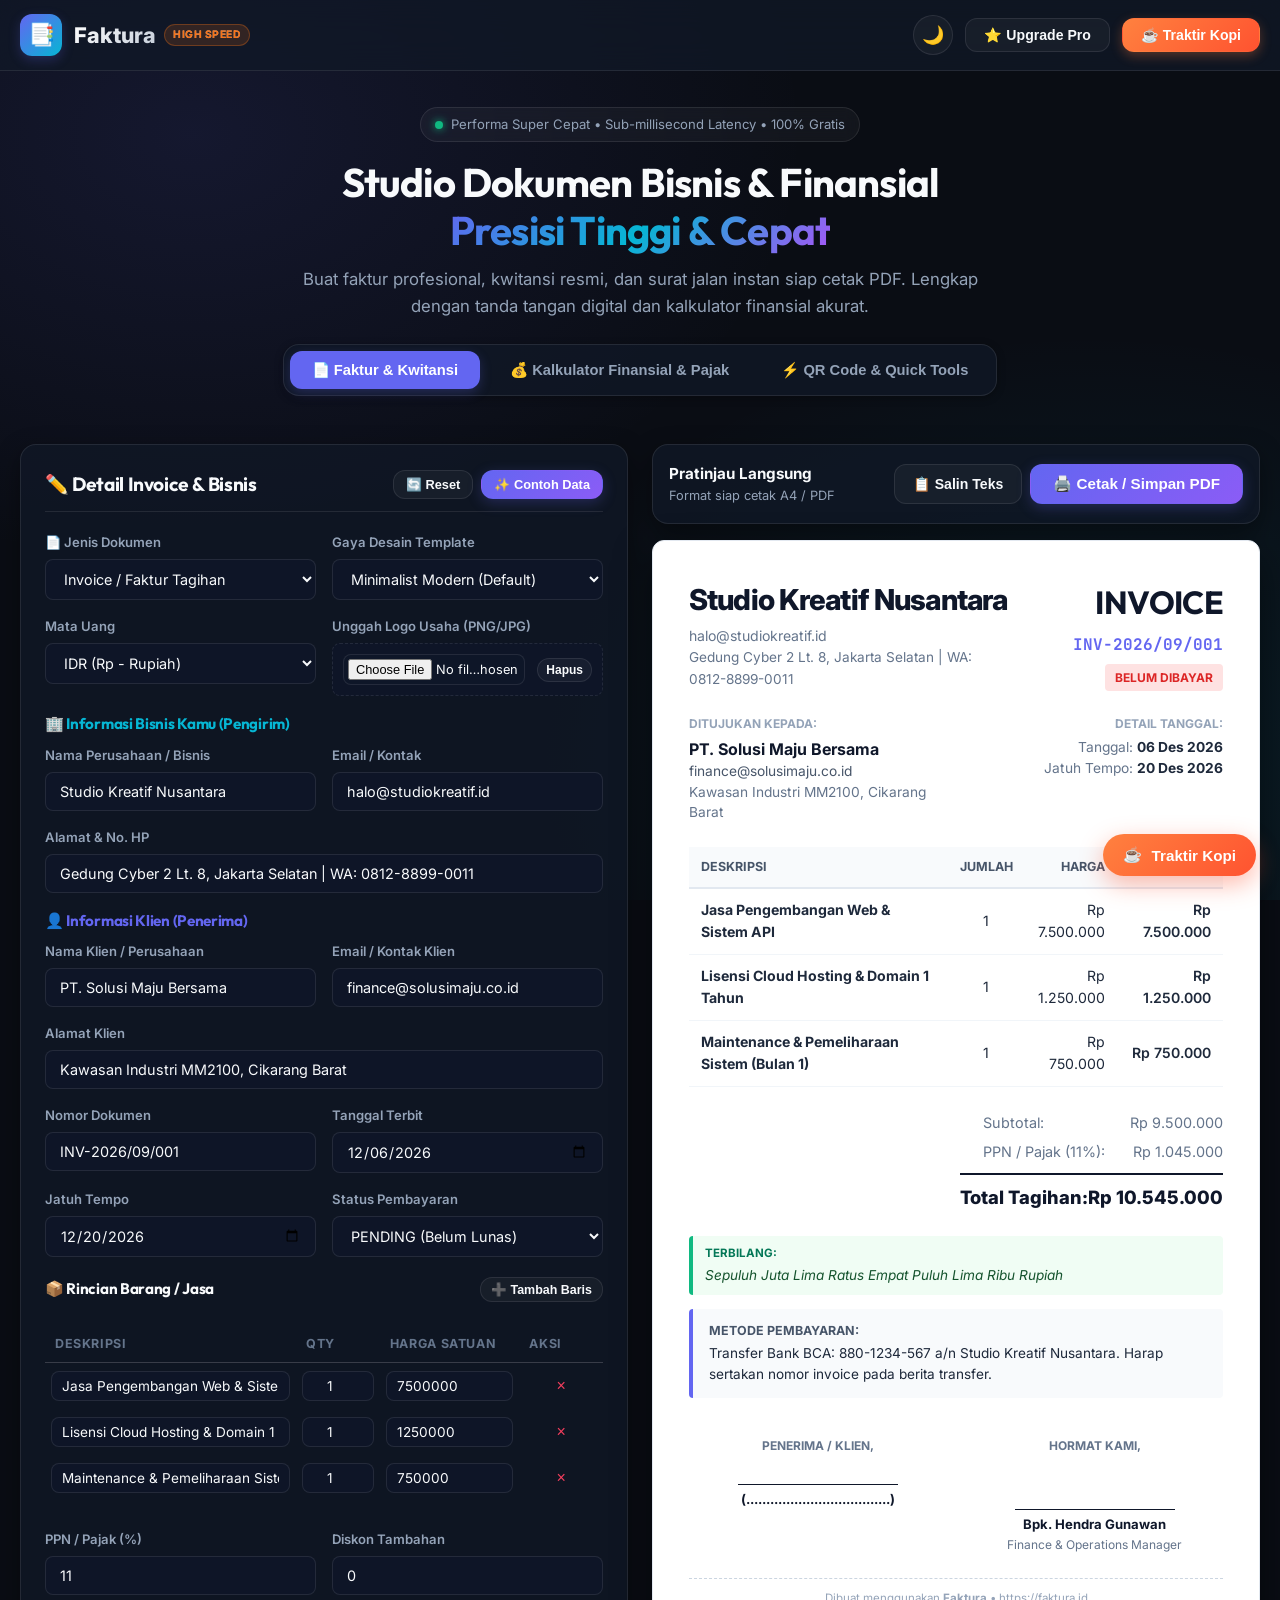
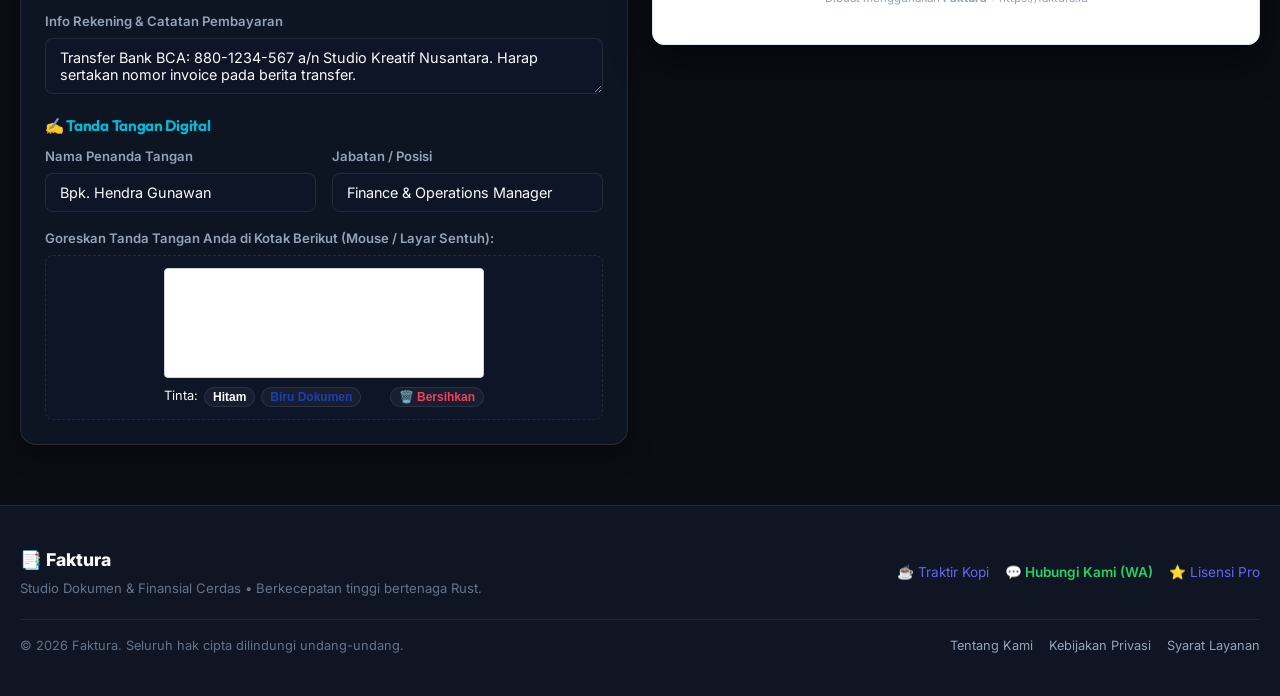
==== docs/index.html @ f09389d7 "feat: inisialisasi aplikasi web Faktura" ====
<!DOCTYPE html>
<html lang="id" data-theme="dark">
<head>
  <meta charset="UTF-8">
  <meta name="viewport" content="width=device-width, initial-scale=1.0">
  <title>Faktura - Studio Faktur, Kwitansi & Finansial Cerdas</title>
  <meta name="description" content="Faktura: Studio dokumen bisnis & finansial cerdas. Buat faktur profesional, kwitansi tanda terima, dan surat jalan instan cetak PDF dengan tanda tangan digital dan kalkulator finansial.">
  <meta name="keywords" content="faktura, invoice generator gratis, kwitansi online, tanda terima pdf, kalkulator kpr, kalkulator pajak umkm, surat jalan">
  <meta name="author" content="Faktura">

  <!-- OpenGraph Meta -->
  <meta property="og:title" content="Faktura - Studio Dokumen Bisnis & Finansial Cerdas">
  <meta property="og:description" content="Buat faktur profesional, kwitansi resmi, dan surat jalan siap cetak PDF dengan kecepatan kilat.">
  <meta property="og:type" content="website">
  <meta property="og:url" content="https://faktura.id">

  <!-- Google Fonts -->
  <link rel="preconnect" href="https://fonts.googleapis.com">
  <link rel="preconnect" href="https://fonts.gstatic.com" crossorigin>
  <link href="https://fonts.googleapis.com/css2?family=Inter:wght@400;500;600;700&family=Outfit:wght@600;700;800&family=JetBrains+Mono:wght@400;500&display=swap" rel="stylesheet">

  <!-- Main Stylesheet -->
  <link rel="stylesheet" href="css/style.css">

  <!-- Schema.org JSON-LD for Google Rich Results -->
  <script type="application/ld+json">
  {
    "@context": "https://schema.org",
    "@type": "SoftwareApplication",
    "name": "Faktura",
    "operatingSystem": "All",
    "applicationCategory": "BusinessApplication",
    "description": "Studio faktur, kwitansi online resmi, surat jalan, simulasi KPR, dan kalkulator pajak.",
    "offers": {
      "@type": "Offer",
      "price": "0",
      "priceCurrency": "IDR"
    }
  }
  </script>
</head>
<body>

  <!-- Site Header -->
  <header class="site-header">
    <div class="container nav-wrapper">
      <div class="brand" onclick="switchTab('invoice')">
        <div class="brand-icon">📑</div>
        <div>
          <div class="brand-title">
            Faktura
            <span class="rust-badge">High Speed</span>
            <span id="proStatusBadge" class="pro-badge" style="display: none;">PRO ACTIVE</span>
          </div>
        </div>
      </div>

      <div class="nav-actions">
        <button id="themeToggleBtn" class="theme-toggle" title="Ganti Tema (Dark/Light)" aria-label="Toggle Theme">
          🌙
        </button>
        <button class="btn btn-outline" onclick="openProModal()">
          ⭐ Upgrade Pro
        </button>
        <button class="btn btn-coffee" onclick="openDonateModal()">
          ☕ Traktir Kopi
        </button>
      </div>
    </div>
  </header>

  <!-- Main Content Container -->
  <main class="container">

    <!-- Top AdSense / Sponsored Banner Slot (Hidden by default) -->
    <div class="ad-slot-wrapper" id="topAdWrapper" style="display: none;">
      <div id="topAdContainer" class="ad-container">
        <span class="ad-label">Sponsor / Iklan</span>
        <a id="topAdLink" href="https://hostinger.co.id" target="_blank" rel="noopener noreferrer" class="ad-banner-demo">
          <div class="ad-banner-info">
            <span class="ad-banner-icon">🚀</span>
            <div>
              <div class="ad-banner-title" id="topAdTitle">Hostinger Cloud Hosting - Diskon hingga 75% + Domain Gratis!</div>
              <div class="ad-banner-desc" id="topAdDesc">Onlinekan bisnismu sekarang dengan kecepatan website maksimal dan SSL gratis selamanya.</div>
            </div>
          </div>
          <span class="ad-cta">Klaim Promo →</span>
        </a>
      </div>
    </div>

    <!-- Hero Section -->
    <section class="hero-section">
      <div class="hero-pill">
        <span class="hero-pill-dot"></span>
        <span>Performa Super Cepat • Sub-millisecond Latency • 100% Gratis</span>
      </div>
      <h1 class="hero-title">
        Studio Dokumen Bisnis & Finansial <br>
        <span class="gradient-text">Presisi Tinggi & Cepat</span>
      </h1>
      <p class="hero-subtitle">
        Buat faktur profesional, kwitansi resmi, dan surat jalan instan siap cetak PDF. Lengkap dengan tanda tangan digital dan kalkulator finansial akurat.
      </p>

      <!-- Navigation Tabs -->
      <nav class="tabs-nav" role="tablist">
        <button class="tab-btn active" onclick="switchTab('invoice')" id="tabBtn-invoice">
          📄 Faktur & Kwitansi
        </button>
        <button class="tab-btn" onclick="switchTab('calculator')" id="tabBtn-calculator">
          💰 Kalkulator Finansial & Pajak
        </button>
        <button class="tab-btn" onclick="switchTab('qrcode')" id="tabBtn-qrcode">
          ⚡ QR Code & Quick Tools
        </button>
      </nav>
    </section>

    <!-- ==========================================
         TAB 1: INVOICE & KWITANSI STUDIO
         ========================================== -->
    <section id="tab-invoice" class="tool-section active">
      <div class="invoice-workspace">
        
        <!-- Left: Form Controls Panel -->
        <div class="card invoice-form-panel">
          <div class="card-header">
            <h2 class="card-title">✏️ Detail Invoice & Bisnis</h2>
            <div style="display: flex; gap: 8px;">
              <button class="btn btn-outline" style="padding: 6px 12px; font-size: 0.8rem;" onclick="resetInvoiceData()">
                🔄 Reset
              </button>
              <button class="btn btn-primary" style="padding: 6px 12px; font-size: 0.8rem;" onclick="loadSampleData()">
                ✨ Contoh Data
              </button>
            </div>
          </div>

          <!-- Template & Branding Settings -->
          <div class="form-grid">
            <div class="form-group">
              <label for="docTypeSelect">📄 Jenis Dokumen</label>
              <select id="docTypeSelect" onchange="updateDocType()">
                <option value="invoice">Invoice / Faktur Tagihan</option>
                <option value="kwitansi">Kwitansi Tanda Terima Resmi</option>
                <option value="suratjalan">Surat Jalan / Pengiriman Barang</option>
              </select>
            </div>
            <div class="form-group">
              <label for="invoiceTheme">Gaya Desain Template</label>
              <select id="invoiceTheme" onchange="updateInvoiceTheme()">
                <option value="theme-minimal">Minimalist Modern (Default)</option>
                <option value="theme-executive">Executive Navy Blue</option>
                <option value="theme-emerald">Emerald Green (Bisnis)</option>
                <option value="theme-amber">Warm Amber Gold</option>
              </select>
            </div>
          </div>

          <div class="form-grid">
            <div class="form-group">
              <label for="currencySelect">Mata Uang</label>
              <select id="currencySelect" onchange="renderInvoice()">
                <option value="IDR">IDR (Rp - Rupiah)</option>
                <option value="USD">USD ($ - Dollar)</option>
                <option value="EUR">EUR (€ - Euro)</option>
                <option value="SGD">SGD (S$ - Singapore Dollar)</option>
                <option value="MYR">MYR (RM - Ringgit)</option>
              </select>
            </div>
            <div class="form-group">
              <label>Unggah Logo Usaha (PNG/JPG)</label>
              <div class="logo-upload-box">
                <input type="file" id="logoUploadInput" accept="image/*" onchange="handleLogoUpload(event)" style="font-size: 0.8rem; padding: 4px;">
                <button type="button" class="btn btn-outline" style="padding: 4px 8px; font-size: 0.75rem;" onclick="removeLogo()">Hapus</button>
              </div>
            </div>
          </div>

          <!-- Business Info -->
          <h3 style="font-size: 0.95rem; margin: 16px 0 8px; color: var(--accent-cyan);">🏢 Informasi Bisnis Kamu (Pengirim)</h3>
          <div class="form-grid">
            <div class="form-group">
              <label for="senderName">Nama Perusahaan / Bisnis</label>
              <input type="text" id="senderName" placeholder="PT. Sukses Digital Mandiri" value="Studio Kreatif Nusantara" oninput="renderInvoice()">
            </div>
            <div class="form-group">
              <label for="senderEmail">Email / Kontak</label>
              <input type="text" id="senderEmail" placeholder="billing@bisnis.com" value="halo@studiokreatif.id" oninput="renderInvoice()">
            </div>
          </div>
          <div class="form-group" style="margin-bottom: 16px;">
            <label for="senderAddress">Alamat & No. HP</label>
            <input type="text" id="senderAddress" placeholder="Jl. Sudirman No. 45, Jakarta | 0812-3456-7890" value="Gedung Cyber 2 Lt. 8, Jakarta Selatan | WA: 0812-8899-0011" oninput="renderInvoice()">
          </div>

          <!-- Client Info -->
          <h3 style="font-size: 0.95rem; margin: 16px 0 8px; color: var(--primary);">👤 Informasi Klien (Penerima)</h3>
          <div class="form-grid">
            <div class="form-group">
              <label for="clientName">Nama Klien / Perusahaan</label>
              <input type="text" id="clientName" placeholder="Bpk. Budi Santoso / PT. Mitra Abadi" value="PT. Solusi Maju Bersama" oninput="renderInvoice()">
            </div>
            <div class="form-group">
              <label for="clientEmail">Email / Kontak Klien</label>
              <input type="text" id="clientEmail" placeholder="klien@email.com" value="finance@solusimaju.co.id" oninput="renderInvoice()">
            </div>
          </div>
          <div class="form-group" style="margin-bottom: 16px;">
            <label for="clientAddress">Alamat Klien</label>
            <input type="text" id="clientAddress" placeholder="Jl. Gatot Subroto No. 12, Bandung" value="Kawasan Industri MM2100, Cikarang Barat" oninput="renderInvoice()">
          </div>

          <!-- Metadata -->
          <div class="form-grid">
            <div class="form-group">
              <label for="invoiceNumber">Nomor Dokumen</label>
              <input type="text" id="invoiceNumber" value="INV-2026/09/001" oninput="renderInvoice()">
            </div>
            <div class="form-group">
              <label for="invoiceDate">Tanggal Terbit</label>
              <input type="date" id="invoiceDate" oninput="renderInvoice()">
            </div>
            <div class="form-group">
              <label for="dueDate">Jatuh Tempo</label>
              <input type="date" id="dueDate" oninput="renderInvoice()">
            </div>
            <div class="form-group">
              <label for="invoiceStatus">Status Pembayaran</label>
              <select id="invoiceStatus" onchange="renderInvoice()">
                <option value="BELUM DIBAYAR">PENDING (Belum Lunas)</option>
                <option value="LUNAS">PAID (Lunas)</option>
                <option value="DRAFT">DRAFT</option>
              </select>
            </div>
          </div>

          <!-- Line Items Table -->
          <h3 style="font-size: 0.95rem; margin: 20px 0 8px; color: var(--text-primary); display: flex; justify-content: space-between; align-items: center;">
            <span id="itemsTableTitle">📦 Rincian Barang / Jasa</span>
            <button class="btn btn-outline" style="padding: 4px 10px; font-size: 0.78rem;" onclick="addInvoiceItem()">
              ➕ Tambah Baris
            </button>
          </h3>

          <div style="overflow-x: auto;">
            <table class="items-table" id="itemsInputTable">
              <thead>
                <tr>
                  <th style="width: 45%;" id="thDescription">Deskripsi</th>
                  <th style="width: 15%;" id="thQty">Qty</th>
                  <th style="width: 25%;" id="thPrice">Harga Satuan</th>
                  <th style="width: 15%;">Aksi</th>
                </tr>
              </thead>
              <tbody id="itemsTableBody">
                <!-- Injected via Javascript -->
              </tbody>
            </table>
          </div>

          <!-- Tax & Discount -->
          <div class="form-grid" style="margin-top: 12px;">
            <div class="form-group">
              <label for="taxRate">PPN / Pajak (%)</label>
              <input type="number" id="taxRate" value="11" min="0" max="100" step="0.5" oninput="renderInvoice()">
            </div>
            <div class="form-group">
              <label for="discountAmount">Diskon Tambahan</label>
              <input type="number" id="discountAmount" value="0" min="0" oninput="renderInvoice()">
            </div>
          </div>

          <!-- Payment Notes -->
          <div class="form-group" style="margin-top: 12px;">
            <label for="paymentDetails">Info Rekening & Catatan Pembayaran</label>
            <textarea id="paymentDetails" rows="2" placeholder="Transfer Bank Mandiri: 123-00-9876543-1 a/n Studio Kreatif" oninput="renderInvoice()">Transfer Bank BCA: 880-1234-567 a/n Studio Kreatif Nusantara. Harap sertakan nomor invoice pada berita transfer.</textarea>
          </div>

          <!-- Signature & Signer -->
          <h3 style="font-size: 0.95rem; margin: 20px 0 8px; color: var(--accent-cyan);">✍️ Tanda Tangan Digital</h3>
          <div class="form-grid">
            <div class="form-group">
              <label for="signerNameInput">Nama Penanda Tangan</label>
              <input type="text" id="signerNameInput" placeholder="Bpk. Hendra Gunawan" value="Bpk. Hendra Gunawan" oninput="renderInvoice()">
            </div>
            <div class="form-group">
              <label for="signerTitleInput">Jabatan / Posisi</label>
              <input type="text" id="signerTitleInput" placeholder="Finance Manager" value="Finance & Operations Manager" oninput="renderInvoice()">
            </div>
          </div>
          
          <div class="form-group" style="margin-top: 6px;">
            <label>Goreskan Tanda Tangan Anda di Kotak Berikut (Mouse / Layar Sentuh):</label>
            <div class="sig-pad-wrapper">
              <canvas id="signatureCanvas" width="320" height="110"></canvas>
              <div class="sig-tools">
                <div style="display: flex; gap: 6px; align-items: center; font-size: 0.8rem;">
                  <span>Tinta:</span>
                  <button type="button" class="btn btn-outline" style="padding: 2px 8px; font-size: 0.75rem;" onclick="setPenColor('#0f172a')">Hitam</button>
                  <button type="button" class="btn btn-outline" style="padding: 2px 8px; font-size: 0.75rem; color: #1e40af;" onclick="setPenColor('#1e40af')">Biru Dokumen</button>
                </div>
                <button type="button" class="btn btn-outline" style="padding: 2px 8px; font-size: 0.75rem; color: var(--accent-rose);" onclick="clearSignature()">
                  🗑️ Bersihkan
                </button>
              </div>
            </div>
          </div>
        </div>

        <!-- Right: Live A4 Sheet Preview & Export Bar -->
        <div class="invoice-preview-container">
          <!-- Action Buttons Bar -->
          <div class="card invoice-actions-bar" style="margin-bottom: 16px; padding: 16px; display: flex; flex-wrap: wrap; gap: 10px; justify-content: space-between; align-items: center;">
            <div>
              <span style="font-weight: 700; font-size: 0.95rem;">Pratinjau Langsung</span>
              <span style="font-size: 0.8rem; color: var(--text-secondary); display: block;">Format siap cetak A4 / PDF</span>
            </div>
            <div style="display: flex; gap: 8px;">
              <button class="btn btn-outline" onclick="copyInvoiceSummary()" title="Salin rincian invoice ke clipboard">
                📋 Salin Teks
              </button>
              <button class="btn btn-primary" onclick="window.print()" style="font-size: 0.95rem; padding: 10px 22px;">
                🖨️ Cetak / Simpan PDF
              </button>
            </div>
          </div>

          <!-- A4 Paper View -->
          <div id="invoiceSheet" class="invoice-paper theme-minimal">
            <div>
              <!-- Invoice Top Bar -->
              <div class="invoice-header-row">
                <div>
                  <div id="p-logoBox" style="display: none; margin-bottom: 12px;">
                    <img id="p-logoImg" src="" alt="Logo Usaha" style="max-height: 55px; max-width: 170px; object-fit: contain;">
                  </div>
                  <div id="p-senderName" class="preview-title">Studio Kreatif Nusantara</div>
                  <div id="p-senderEmail" style="color: #64748b; font-size: 0.88rem; margin-top: 2px;">halo@studiokreatif.id</div>
                  <div id="p-senderAddress" style="color: #64748b; font-size: 0.85rem; max-width: 320px;">Gedung Cyber 2 Lt. 8, Jakarta Selatan</div>
                </div>
                <div style="text-align: right;">
                  <h2 id="p-docTitle" style="font-size: 2rem; color: #0f172a; margin: 0; text-transform: uppercase; letter-spacing: -0.02em;">INVOICE</h2>
                  <div id="p-invoiceNumber" style="font-family: 'JetBrains Mono', monospace; font-weight: 700; color: #6366f1; margin-top: 4px;">INV-2026/09/001</div>
                  <div id="p-statusBadge" style="display: inline-block; margin-top: 6px; padding: 4px 10px; border-radius: 4px; font-size: 0.75rem; font-weight: 700; background: #fee2e2; color: #dc2626;">BELUM DIBAYAR</div>
                </div>
              </div>

              <!-- Client & Dates -->
              <div class="invoice-parties-row">
                <div>
                  <div style="font-size: 0.75rem; text-transform: uppercase; font-weight: 700; color: #94a3b8; margin-bottom: 4px;" id="p-clientLabel">Ditujukan Kepada:</div>
                  <div id="p-clientName" style="font-weight: 700; font-size: 1rem; color: #0f172a;">PT. Solusi Maju Bersama</div>
                  <div id="p-clientEmail" style="color: #475569;">finance@solusimaju.co.id</div>
                  <div id="p-clientAddress" style="color: #64748b;">Kawasan Industri MM2100, Cikarang Barat</div>
                </div>
                <div style="text-align: right;">
                  <div style="font-size: 0.75rem; text-transform: uppercase; font-weight: 700; color: #94a3b8; margin-bottom: 4px;">Detail Tanggal:</div>
                  <div><span style="color: #64748b;">Tanggal:</span> <strong id="p-invoiceDate">04 Sep 2026</strong></div>
                  <div id="p-dueRow"><span style="color: #64748b;">Jatuh Tempo:</span> <strong id="p-dueDate">18 Sep 2026</strong></div>
                </div>
              </div>

              <!-- Items Table -->
              <table class="invoice-preview-table">
                <thead>
                  <tr>
                    <th style="width: 50%;" id="p-thDesc">Deskripsi</th>
                    <th style="width: 15%; text-align: center;" id="p-thQty">Jumlah</th>
                    <th style="width: 15%; text-align: right;" id="p-thPrice">Harga</th>
                    <th style="width: 20%; text-align: right;" id="p-thTotal">Total</th>
                  </tr>
                </thead>
                <tbody id="p-itemsBody">
                  <!-- Injected via Javascript -->
                </tbody>
              </table>

              <!-- Totals Box -->
              <div class="invoice-totals-box" id="p-totalsBox">
                <div class="totals-row">
                  <span>Subtotal:</span>
                  <span id="p-subtotal">Rp 0</span>
                </div>
                <div class="totals-row" id="p-taxRow">
                  <span>PPN / Pajak (<span id="p-taxRate">11</span>%):</span>
                  <span id="p-taxAmount">Rp 0</span>
                </div>
                <div class="totals-row" id="p-discountRow" style="display: none;">
                  <span>Diskon:</span>
                  <span id="p-discountAmount" style="color: #dc2626;">-Rp 0</span>
                </div>
                <div class="totals-row grand-total">
                  <span id="p-grandTotalLabel">Total Tagihan:</span>
                  <span id="p-grandTotal">Rp 0</span>
                </div>
              </div>

              <!-- Terbilang Banner -->
              <div id="p-terbilangBox" class="terbilang-banner">
                <span class="terbilang-label">Terbilang:</span>
                <span id="p-terbilangText">Sepuluh Juta Lima Ratus Ribu Rupiah</span>
              </div>

              <!-- Payment Details -->
              <div id="p-paymentBox" style="background: #f8fafc; border-left: 4px solid #6366f1; padding: 12px 16px; border-radius: 4px; margin-top: 14px;">
                <div style="font-size: 0.78rem; font-weight: 700; text-transform: uppercase; color: #475569; margin-bottom: 2px;">Metode Pembayaran:</div>
                <div id="p-paymentDetails" style="font-size: 0.85rem; color: #1e293b; white-space: pre-line;">Transfer Bank BCA: 880-1234-567 a/n Studio Kreatif Nusantara.</div>
              </div>

              <!-- Signatures Row -->
              <div class="invoice-signatures-row">
                <div class="sig-block">
                  <div style="font-size: 0.75rem; text-transform: uppercase; font-weight: 700; color: #64748b; margin-bottom: 25px;" id="p-leftSigLabel">Penerima / Klien,</div>
                  <div class="sig-line"></div>
                  <div style="font-size: 0.82rem; font-weight: 700; color: #0f172a; margin-top: 4px;" id="p-leftSigName">(....................................)</div>
                </div>
                <div class="sig-block">
                  <div style="font-size: 0.75rem; text-transform: uppercase; font-weight: 700; color: #64748b;" id="p-rightSigLabel">Hormat Kami,</div>
                  <div id="p-sigContainer" style="min-height: 50px; display: flex; align-items: center; justify-content: center;">
                    <img id="p-sigImg" class="sig-img-preview" src="" alt="Tanda Tangan" style="display: none;">
                  </div>
                  <div class="sig-line"></div>
                  <div style="font-size: 0.82rem; font-weight: 700; color: #0f172a; margin-top: 4px;" id="p-signerName">Bpk. Hendra Gunawan</div>
                  <div style="font-size: 0.75rem; color: #64748b;" id="p-signerTitle">Finance & Operations Manager</div>
                </div>
              </div>
            </div>

            <!-- Watermark / Footer -->
            <div id="invoiceWatermark" class="watermark-tag" style="margin-top: 24px;">
              Dibuat menggunakan <strong>Faktura</strong> • https://faktura.id
            </div>
          </div>
        </div>
      </div>
    </section>

    <!-- ==========================================
         TAB 2: KALKULATOR FINANSIAL & PAJAK
         ========================================== -->
    <section id="tab-calculator" class="tool-section">
      <div class="card" style="max-width: 900px; margin: 0 auto;">
        
        <!-- Calculator Subtabs -->
        <div class="calc-subtabs">
          <button class="calc-tab-btn active" onclick="switchCalcSubtab('kpr')" id="cbtn-kpr">
            🏠 Simulasi KPR & Pinjaman
          </button>
          <button class="calc-tab-btn" onclick="switchCalcSubtab('pajak')" id="cbtn-pajak">
            📊 Pajak UMKM & PPh
          </button>
          <button class="calc-tab-btn" onclick="switchCalcSubtab('margin')" id="cbtn-margin">
            📈 Margin & Markup Bisnis
          </button>
        </div>

        <!-- Subtab 1: KPR -->
        <div id="csec-kpr" class="calc-content-panel">
          <h2 style="font-size: 1.2rem; margin-bottom: 12px;">Simulasi Cicilan KPR & Kredit Bank</h2>
          <div class="form-grid">
            <div class="form-group">
              <label for="kprLoan">Jumlah Pinjaman / Plafon KPR (Rp)</label>
              <input type="number" id="kprLoan" value="500000000" step="5000000" oninput="calcKPR()">
            </div>
            <div class="form-group">
              <label for="kprInterest">Suku Bunga Efektif per Tahun (%)</label>
              <input type="number" id="kprInterest" value="7.5" step="0.1" oninput="calcKPR()">
            </div>
            <div class="form-group">
              <label for="kprTenure">Jangka Waktu / Tenor (Tahun)</label>
              <input type="number" id="kprTenure" value="15" min="1" max="30" oninput="calcKPR()">
            </div>
          </div>

          <div class="calc-result-box">
            <div style="font-size: 0.9rem; color: var(--text-secondary); text-transform: uppercase; letter-spacing: 0.05em;">Estimasi Angsuran Bulanan</div>
            <div class="calc-result-value" id="kprMonthlyResult">Rp 4.635.000</div>
            <div style="font-size: 0.85rem; color: var(--text-muted);">Cicilan tetap per bulan untuk pinjaman Anda</div>

            <div class="calc-details-grid">
              <div class="calc-detail-card">
                <div style="font-size: 0.78rem; color: var(--text-muted);">Pokok Pinjaman</div>
                <strong id="kprPrincipalTotal">Rp 500.000.000</strong>
              </div>
              <div class="calc-detail-card">
                <div style="font-size: 0.78rem; color: var(--text-muted);">Total Bunga Selama Tenor</div>
                <strong id="kprInterestTotal" style="color: var(--accent-amber);">Rp 334.300.000</strong>
              </div>
              <div class="calc-detail-card">
                <div style="font-size: 0.78rem; color: var(--text-muted);">Total Pembayaran</div>
                <strong id="kprGrandTotal" style="color: var(--accent-cyan);">Rp 834.300.000</strong>
              </div>
            </div>
          </div>
        </div>

        <!-- Subtab 2: Pajak UMKM & PPh -->
        <div id="csec-pajak" class="calc-content-panel" style="display: none;">
          <h2 style="font-size: 1.2rem; margin-bottom: 12px;">Kalkulator Pajak UMKM (PP 23) & PPh</h2>
          <div class="form-grid">
            <div class="form-group">
              <label for="taxRevenue">Total Omzet / Penghasilan Kotor per Tahun (Rp)</label>
              <input type="number" id="taxRevenue" value="650000000" step="5000000" oninput="calcTax()">
            </div>
            <div class="form-group">
              <label for="taxType">Kategori Wajib Pajak</label>
              <select id="taxType" onchange="calcTax()">
                <option value="umkm-op">UMKM Orang Pribadi (Bebas pajak omzet < 500 Juta)</option>
                <option value="umkm-badan">UMKM Badan / PT / CV (PPh Final 0.5% tanpa batas)</option>
              </select>
            </div>
          </div>

          <div class="calc-result-box">
            <div style="font-size: 0.9rem; color: var(--text-secondary); text-transform: uppercase; letter-spacing: 0.05em;">Estimasi Pajak Terutang (PPh Final 0.5%)</div>
            <div class="calc-result-value" id="taxResultValue">Rp 750.000 / thn</div>
            <div id="taxExplanation" style="font-size: 0.85rem; color: var(--text-muted); margin-top: 4px;">
              Omzet terkena pajak: Rp 150.000.000 (setelah dikurangi batas Rp 500 juta)
            </div>

            <div class="calc-details-grid">
              <div class="calc-detail-card">
                <div style="font-size: 0.78rem; color: var(--text-muted);">Pajak Rata-rata per Bulan</div>
                <strong id="taxMonthlyAvg" style="color: var(--accent-cyan);">Rp 62.500</strong>
              </div>
              <div class="calc-detail-card">
                <div style="font-size: 0.78rem; color: var(--text-muted);">Batas Omzet Bebas Pajak</div>
                <strong>Rp 500.000.000</strong>
              </div>
              <div class="calc-detail-card">
                <div style="font-size: 0.78rem; color: var(--text-muted);">Tarif Efektif</div>
                <strong id="taxEffectiveRate">0.11%</strong>
              </div>
            </div>
          </div>
        </div>

        <!-- Subtab 3: Margin & Markup -->
        <div id="csec-margin" class="calc-content-panel" style="display: none;">
          <h2 style="font-size: 1.2rem; margin-bottom: 12px;">Kalkulator Margin & Markup Keuntungan Bisnis</h2>
          <div class="form-grid">
            <div class="form-group">
              <label for="marginCost">Harga Modal / HPP Produk (Rp)</label>
              <input type="number" id="marginCost" value="100000" step="5000" oninput="calcMargin()">
            </div>
            <div class="form-group">
              <label for="marginTarget">Target Margin Keuntungan Kotor (%)</label>
              <input type="number" id="marginTarget" value="30" min="1" max="99" step="1" oninput="calcMargin()">
            </div>
          </div>

          <div class="calc-result-box">
            <div style="font-size: 0.9rem; color: var(--text-secondary); text-transform: uppercase; letter-spacing: 0.05em;">Harga Jual yang Disarankan</div>
            <div class="calc-result-value" id="marginSellingPrice">Rp 142.857</div>
            <div style="font-size: 0.85rem; color: var(--text-muted);">Harga optimal untuk mengunci margin target Anda</div>

            <div class="calc-details-grid">
              <div class="calc-detail-card">
                <div style="font-size: 0.78rem; color: var(--text-muted);">Keuntungan Bersih / Unit</div>
                <strong id="marginProfit" style="color: var(--accent-emerald);">Rp 42.857</strong>
              </div>
              <div class="calc-detail-card">
                <div style="font-size: 0.78rem; color: var(--text-muted);">Rasio Markup Harga</div>
                <strong id="marginMarkupPercent">42.86%</strong>
              </div>
              <div class="calc-detail-card">
                <div style="font-size: 0.78rem; color: var(--text-muted);">Modal Kembali (ROI)</div>
                <strong id="marginRoi">142.86%</strong>
              </div>
            </div>
          </div>
        </div>

      </div>
    </section>

    <!-- ==========================================
         TAB 3: QR CODE & QUICK TOOLS STUDIO
         ========================================== -->
    <section id="tab-qrcode" class="tool-section">
      <div style="display: grid; grid-template-columns: 1fr 1fr; gap: 24px;">
        
        <!-- Left: QR Code Studio -->
        <div class="card">
          <div class="card-header">
            <h2 class="card-title">⚡ Generator QR Code Instan</h2>
          </div>

          <div class="form-group" style="margin-bottom: 14px;">
            <label for="qrType">Tipe QR Code</label>
            <select id="qrType" onchange="updateQRForm()">
              <option value="url">Tautan Website / URL</option>
              <option value="wa">WhatsApp Direct Chat</option>
              <option value="wifi">WiFi Network Login</option>
              <option value="text">Teks Bebas</option>
            </select>
          </div>

          <div id="qrInputGroup" class="form-group" style="margin-bottom: 16px;">
            <label id="qrInputLabel" for="qrInputText">Masukkan URL / Link</label>
            <input type="text" id="qrInputText" value="https://omnitools.local" placeholder="https://..." oninput="generateQRCode()">
          </div>

          <!-- Color Customizer -->
          <div class="form-grid" style="margin-bottom: 16px;">
            <div class="form-group">
              <label for="qrFgColor">Warna Kode</label>
              <input type="color" id="qrFgColor" value="#000000" onchange="generateQRCode()" style="height: 42px; padding: 4px; cursor: pointer;">
            </div>
            <div class="form-group">
              <label for="qrBgColor">Warna Background</label>
              <input type="color" id="qrBgColor" value="#ffffff" onchange="generateQRCode()" style="height: 42px; padding: 4px; cursor: pointer;">
            </div>
          </div>

          <!-- QR Output Display -->
          <div style="display: flex; flex-direction: column; align-items: center; justify-content: center; background: var(--bg-input); padding: 24px; border-radius: var(--radius-md); border: 1px dashed var(--border-color);">
            <div id="qrCanvasContainer" style="background: white; padding: 16px; border-radius: 8px; box-shadow: var(--shadow-sm); display: inline-block;">
              <canvas id="qrCanvas" width="200" height="200"></canvas>
            </div>
            <button class="btn btn-primary" style="margin-top: 16px;" onclick="downloadQRCode()">
              📥 Unduh Gambar QR Code (PNG)
            </button>
          </div>
        </div>

        <!-- Right: Text Tools & Hasher -->
        <div class="card">
          <div class="card-header">
            <h2 class="card-title">🛠️ Quick Utilities & Security</h2>
          </div>

          <!-- Case Converter -->
          <div class="form-group" style="margin-bottom: 16px;">
            <label for="caseInputText">Text Case Converter</label>
            <input type="text" id="caseInputText" placeholder="Ketik teks di sini..." value="omni tools pro super fast">
            <div style="display: flex; flex-wrap: wrap; gap: 6px; margin-top: 8px;">
              <button class="btn btn-outline" style="padding: 4px 10px; font-size: 0.78rem;" onclick="convertCase('upper')">UPPERCASE</button>
              <button class="btn btn-outline" style="padding: 4px 10px; font-size: 0.78rem;" onclick="convertCase('lower')">lowercase</button>
              <button class="btn btn-outline" style="padding: 4px 10px; font-size: 0.78rem;" onclick="convertCase('title')">Title Case</button>
              <button class="btn btn-outline" style="padding: 4px 10px; font-size: 0.78rem;" onclick="convertCase('camel')">camelCase</button>
              <button class="btn btn-outline" style="padding: 4px 10px; font-size: 0.78rem;" onclick="convertCase('kebab')">kebab-case</button>
            </div>
          </div>

          <!-- Cryptographic Hasher -->
          <div class="form-group" style="margin-bottom: 16px;">
            <label for="hashInput">Hash Generator (MD5 & SHA-256)</label>
            <input type="text" id="hashInput" placeholder="Masukkan teks untuk di-hash..." value="omnitools2026" oninput="generateHashes()">
            <div style="margin-top: 8px; display: flex; flex-direction: column; gap: 6px;">
              <div style="background: var(--bg-card); padding: 8px 12px; border-radius: var(--radius-sm); border: 1px solid var(--border-color); font-size: 0.8rem; font-family: 'JetBrains Mono', monospace; display: flex; justify-content: space-between; align-items: center;">
                <span id="hashSha256" style="overflow: hidden; text-overflow: ellipsis; white-space: nowrap; max-width: 80%;">SHA256: ...</span>
                <button class="btn btn-outline" style="padding: 2px 8px; font-size: 0.7rem;" onclick="copyText('hashSha256')">Salin</button>
              </div>
            </div>
          </div>

          <!-- Password Generator -->
          <div class="form-group">
            <label>Password Generator Aman</label>
            <div style="display: flex; gap: 8px;">
              <input type="text" id="generatedPassword" readonly style="font-family: 'JetBrains Mono', monospace; font-weight: 700; color: var(--accent-emerald);">
              <button class="btn btn-primary" onclick="createSecurePassword()">🎲 Buat</button>
            </div>
          </div>

        </div>

      </div>
    </section>

    <!-- ==========================================
         AFFILIATE RECOMMENDATION SHOWCASE (Hidden by default)
         ========================================== -->
    <section class="affiliate-section" id="affiliateSection" style="display: none;">
      <div class="affiliate-header">
        <h2 style="font-size: 1.5rem; margin-bottom: 6px;">🌟 Rekomendasi Solusi Bisnis & Website Terbaik</h2>
        <p style="color: var(--text-secondary); font-size: 0.9rem;">
          Tools pilihan yang kami gunakan untuk mendukung operasional bisnis dan aplikasi online dengan performa tinggi.
        </p>
      </div>

      <div class="affiliate-grid" id="affiliateCardsContainer">
        <!-- Injected dynamically from monetization.json -->
      </div>
    </section>

  </main>

  <!-- Site Footer -->
  <footer class="site-footer" style="border-top: 1px solid var(--border-color); padding: 40px 0; margin-top: 60px; background: var(--bg-card);">
    <div class="container" style="display: flex; flex-direction: column; gap: 20px;">
      <div style="display: flex; flex-wrap: wrap; justify-content: space-between; gap: 20px; align-items: center;">
        <div>
          <div style="font-weight: 800; font-size: 1.1rem; color: var(--text-primary);">
            📑 Faktura
          </div>
          <p style="font-size: 0.82rem; color: var(--text-muted); margin-top: 4px;">
            Studio Dokumen & Finansial Cerdas • Berkecepatan tinggi bertenaga Rust.
          </p>
        </div>
        <div style="display: flex; gap: 16px; font-size: 0.85rem; align-items: center;">
          <a href="#" onclick="openDonateModal(); return false;">☕ Traktir Kopi</a>
          <a id="footerWaBtn" href="https://wa.me/6288994047510?text=Halo%20Admin%20Faktura,%20saya%20tertarik%20untuk%20bekerja%20sama" target="_blank" rel="noopener noreferrer" style="color: #25d366; font-weight: 600;">💬 Hubungi Kami (WA)</a>
          <a href="#" onclick="openProModal(); return false;">⭐ Lisensi Pro</a>
        </div>
      </div>

      <!-- Legal Compliance Links for Google AdSense -->
      <div style="border-top: 1px solid var(--border-color); padding-top: 16px; display: flex; flex-wrap: wrap; justify-content: space-between; gap: 12px; font-size: 0.8rem; color: var(--text-muted);">
        <div>
          © 2026 Faktura. Seluruh hak cipta dilindungi undang-undang.
        </div>
        <div style="display: flex; gap: 16px;">
          <a href="about.html" style="color: var(--text-secondary);">Tentang Kami</a>
          <a href="privacy.html" style="color: var(--text-secondary);">Kebijakan Privasi</a>
          <a href="terms.html" style="color: var(--text-secondary);">Syarat Layanan</a>
        </div>
      </div>
    </div>
  </footer>

  <!-- Floating Coffee Button -->
  <button class="floating-coffee-btn" onclick="openDonateModal()" title="Dukung Pengembang">
    ☕ <span>Traktir Kopi</span>
  </button>

  <!-- ==========================================
       MODALS
       ========================================== -->

  <!-- Donate Modal -->
  <div id="donateModal" class="modal-overlay">
    <div class="modal-box">
      <button class="modal-close" onclick="closeModal('donateModal')">&times;</button>
      <h3 style="font-size: 1.3rem; margin-bottom: 8px;">☕ Dukung Pengembang</h3>
      <p style="color: var(--text-secondary); font-size: 0.88rem; margin-bottom: 20px;">
        Aplikasi ini 100% gratis dan tanpa biaya tersembunyi. Jika kamu merasa terbantu, kamu bisa mentraktir segelas kopi untuk mendukung biaya server.
      </p>

      <div style="display: flex; flex-direction: column; gap: 12px;">
        <a id="donateSaweriaBtn" href="https://saweria.co/rezky8stream" target="_blank" class="btn btn-coffee" style="width: 100%; padding: 14px; font-size: 0.95rem;">
          💛 Donasi via Saweria (QRIS / GoPay / OVO / Dana)
        </a>
        <a id="donateTrakteerBtn" href="https://trakteer.id/9dt8jhh95fifdycl33ah" target="_blank" class="btn btn-outline" style="width: 100%; padding: 14px; font-size: 0.95rem; border-color: #ef4444; color: #ef4444;">
          ❤️ Dukung via Trakteer.id
        </a>

        <!-- WhatsApp Partnership Contact -->
        <div style="border-top: 1px dashed var(--border-color); margin-top: 6px; padding-top: 14px;">
          <div style="font-size: 0.78rem; font-weight: 700; color: var(--text-secondary); text-transform: uppercase; margin-bottom: 8px; letter-spacing: 0.05em; text-align: center;">
            🤝 Hubungi untuk Kerja Sama & Bisnis:
          </div>
          <a id="donateWaBtn" href="https://wa.me/6288994047510?text=Halo%20Admin%20Faktura,%20saya%20tertarik%20untuk%20bekerja%20sama%20/%20pasang%20iklan" target="_blank" rel="noopener noreferrer" class="btn" style="width: 100%; padding: 12px; font-size: 0.92rem; background: #25d366; color: white; box-shadow: 0 4px 12px rgba(37, 211, 102, 0.3); font-weight: 700; border: none; display: flex; align-items: center; justify-content: center; gap: 8px;">
            <span>💬</span> WhatsApp: 0889-9404-7510
          </a>
        </div>
      </div>
    </div>
  </div>

  <!-- Pro License Modal -->
  <div id="proModal" class="modal-overlay">
    <div class="modal-box">
      <button class="modal-close" onclick="closeModal('proModal')">&times;</button>
      <div style="text-align: center; margin-bottom: 16px;">
        <span style="font-size: 40px;">👑</span>
        <h3 style="font-size: 1.3rem; margin-top: 6px;">Upgrade ke Faktura Pro</h3>
        <p style="color: var(--text-secondary); font-size: 0.86rem;">
          Bebas watermark pada invoice & kwitansi, akses semua template premium, dan ekspor tanpa batasan.
        </p>
      </div>

      <div class="form-group" style="margin-bottom: 16px;">
        <label for="licenseKeyInput">Masukkan Kunci Lisensi Kamu:</label>
        <input type="text" id="licenseKeyInput" placeholder="Contoh: FAKTURAPRO" style="text-transform: uppercase; font-family: 'JetBrains Mono', monospace; font-weight: 700; text-align: center; font-size: 1.1rem;">
      </div>

      <button class="btn btn-primary" style="width: 100%; padding: 12px;" onclick="activateLicenseKey()">
        🚀 Verifikasi & Aktifkan Pro
      </button>

      <div style="margin-top: 14px; text-align: center; font-size: 0.8rem; color: var(--text-muted);">
        Belum punya lisensi? <em>(Gunakan kode demo: <code>PRO2026</code> atau <code>FAKTURAPRO</code>)</em>
      </div>
    </div>
  </div>

  <!-- Scripts -->
  <script src="js/monetization.js"></script>
  <script src="js/invoice.js"></script>
  <script src="js/calculators.js"></script>
  <script src="js/qrcode.js"></script>
  <script src="js/app.js"></script>
</body>
</html>
---- docs/css/style.css ----
/* =========================================================
   OMNITOOLS PRO - DESIGN SYSTEM & STYLESHEET
   Aesthetics: Modern Tech, Glassmorphism, Responsive, Dark/Light Mode
   ========================================================= */

:root {
  --font-sans: 'Inter', -apple-system, BlinkMacSystemFont, 'Segoe UI', Roboto, Oxygen, Ubuntu, Cantarell, sans-serif;
  --font-display: 'Outfit', var(--font-sans);

  /* Color System - Dark Theme (Default) */
  --bg-main: #0a0d14;
  --bg-card: rgba(17, 24, 39, 0.75);
  --bg-card-hover: rgba(31, 41, 55, 0.85);
  --bg-input: rgba(15, 23, 42, 0.8);
  --bg-glass: rgba(255, 255, 255, 0.04);
  --border-color: rgba(255, 255, 255, 0.09);
  --border-focus: #6366f1;

  --text-primary: #f8fafc;
  --text-secondary: #94a3b8;
  --text-muted: #64748b;

  --primary: #6366f1;
  --primary-hover: #4f46e5;
  --primary-glow: rgba(99, 102, 241, 0.25);

  --accent-cyan: #06b6d4;
  --accent-emerald: #10b981;
  --accent-amber: #f59e0b;
  --accent-rose: #f43f5e;

  --shadow-sm: 0 2px 8px rgba(0, 0, 0, 0.3);
  --shadow-md: 0 8px 24px rgba(0, 0, 0, 0.4);
  --shadow-lg: 0 16px 36px rgba(0, 0, 0, 0.5);
  --shadow-glow: 0 0 25px var(--primary-glow);

  --radius-sm: 8px;
  --radius-md: 12px;
  --radius-lg: 16px;
  --radius-xl: 24px;
}

[data-theme="light"] {
  --bg-main: #f1f5f9;
  --bg-card: rgba(255, 255, 255, 0.85);
  --bg-card-hover: #ffffff;
  --bg-input: #f8fafc;
  --bg-glass: rgba(0, 0, 0, 0.02);
  --border-color: rgba(0, 0, 0, 0.08);
  --border-focus: #4f46e5;

  --text-primary: #0f172a;
  --text-secondary: #475569;
  --text-muted: #94a3b8;

  --shadow-sm: 0 2px 8px rgba(0, 0, 0, 0.06);
  --shadow-md: 0 8px 20px rgba(0, 0, 0, 0.08);
  --shadow-lg: 0 16px 32px rgba(0, 0, 0, 0.12);
  --shadow-glow: 0 0 20px rgba(99, 102, 241, 0.15);
}

/* Reset & Base Styles */
*, *::before, *::after {
  box-sizing: border-box;
  margin: 0;
  padding: 0;
}

body {
  font-family: var(--font-sans);
  background-color: var(--bg-main);
  color: var(--text-primary);
  min-height: 100vh;
  line-height: 1.6;
  overflow-x: hidden;
  position: relative;
  background-image: 
    radial-gradient(at 15% 15%, rgba(99, 102, 241, 0.12) 0px, transparent 40%),
    radial-gradient(at 85% 85%, rgba(6, 182, 212, 0.1) 0px, transparent 40%);
  background-attachment: fixed;
  transition: background-color 0.3s ease, color 0.3s ease;
}

/* Typography */
h1, h2, h3, h4, .brand-text {
  font-family: var(--font-display);
  font-weight: 700;
  letter-spacing: -0.02em;
  color: var(--text-primary);
}

a {
  color: var(--primary);
  text-decoration: none;
  transition: color 0.2s ease;
}

a:hover {
  color: var(--accent-cyan);
}

/* Container */
.container {
  max-width: 1280px;
  margin: 0 auto;
  padding: 0 20px;
}

/* =========================================================
   HEADER & NAVBAR
   ========================================================= */
.site-header {
  position: sticky;
  top: 0;
  z-index: 100;
  backdrop-filter: blur(16px);
  -webkit-backdrop-filter: blur(16px);
  background: var(--bg-card);
  border-bottom: 1px solid var(--border-color);
  padding: 14px 0;
  transition: all 0.3s ease;
}

.nav-wrapper {
  display: flex;
  align-items: center;
  justify-content: space-between;
  gap: 20px;
}

.brand {
  display: flex;
  align-items: center;
  gap: 12px;
  cursor: pointer;
}

.brand-icon {
  width: 42px;
  height: 42px;
  border-radius: var(--radius-md);
  background: linear-gradient(135deg, #6366f1, #06b6d4);
  display: flex;
  align-items: center;
  justify-content: center;
  color: white;
  font-size: 22px;
  box-shadow: 0 4px 12px var(--primary-glow);
}

.brand-title {
  font-size: 1.35rem;
  font-weight: 800;
  background: linear-gradient(135deg, #ffffff, #94a3b8);
  -webkit-background-clip: text;
  -webkit-text-fill-color: transparent;
  display: flex;
  align-items: center;
  gap: 8px;
}

[data-theme="light"] .brand-title {
  background: linear-gradient(135deg, #0f172a, #475569);
  -webkit-background-clip: text;
  -webkit-text-fill-color: transparent;
}

.rust-badge {
  font-size: 0.65rem;
  font-weight: 700;
  text-transform: uppercase;
  background: rgba(249, 115, 22, 0.15);
  color: #f97316;
  border: 1px solid rgba(249, 115, 22, 0.3);
  padding: 2px 8px;
  border-radius: 20px;
  letter-spacing: 0.05em;
  -webkit-text-fill-color: #f97316;
}

.pro-badge {
  font-size: 0.65rem;
  font-weight: 700;
  text-transform: uppercase;
  background: linear-gradient(135deg, #f59e0b, #ef4444);
  color: white;
  padding: 2px 8px;
  border-radius: 20px;
  letter-spacing: 0.05em;
  -webkit-text-fill-color: white;
  box-shadow: 0 2px 6px rgba(245, 158, 11, 0.4);
}

/* Nav Actions */
.nav-actions {
  display: flex;
  align-items: center;
  gap: 12px;
}

.btn {
  display: inline-flex;
  align-items: center;
  justify-content: center;
  gap: 8px;
  padding: 8px 18px;
  border-radius: var(--radius-md);
  font-size: 0.88rem;
  font-weight: 600;
  cursor: pointer;
  border: 1px solid transparent;
  transition: all 0.2s cubic-bezier(0.4, 0, 0.2, 1);
}

.btn-primary {
  background: linear-gradient(135deg, var(--primary), #8b5cf6);
  color: white;
  box-shadow: 0 4px 14px var(--primary-glow);
}

.btn-primary:hover {
  transform: translateY(-2px);
  box-shadow: 0 6px 20px rgba(99, 102, 241, 0.4);
}

.btn-outline {
  background: var(--bg-glass);
  border: 1px solid var(--border-color);
  color: var(--text-primary);
}

.btn-outline:hover {
  background: var(--bg-card-hover);
  border-color: var(--primary);
  color: var(--primary);
}

.btn-coffee {
  background: linear-gradient(135deg, #ff813f, #ff5330);
  color: white;
  box-shadow: 0 4px 12px rgba(255, 129, 63, 0.3);
}

.btn-coffee:hover {
  transform: translateY(-2px);
  box-shadow: 0 6px 18px rgba(255, 129, 63, 0.45);
}

.theme-toggle {
  width: 40px;
  height: 40px;
  border-radius: 50%;
  background: var(--bg-glass);
  border: 1px solid var(--border-color);
  color: var(--text-primary);
  display: flex;
  align-items: center;
  justify-content: center;
  cursor: pointer;
  font-size: 18px;
  transition: all 0.2s ease;
}

.theme-toggle:hover {
  background: var(--bg-card-hover);
  transform: rotate(15deg);
}

/* =========================================================
   AD CONTAINERS (MONETIZATION)
   ========================================================= */
.ad-slot-wrapper {
  margin: 16px 0;
  display: flex;
  justify-content: center;
}

.ad-container {
  width: 100%;
  max-width: 970px;
  min-height: 90px;
  background: var(--bg-card);
  border: 1px dashed var(--border-color);
  border-radius: var(--radius-md);
  display: flex;
  flex-direction: column;
  align-items: center;
  justify-content: center;
  padding: 12px;
  position: relative;
  overflow: hidden;
  transition: border-color 0.3s ease;
}

.ad-container:hover {
  border-color: rgba(99, 102, 241, 0.4);
}

.ad-label {
  position: absolute;
  top: 6px;
  right: 12px;
  font-size: 0.65rem;
  text-transform: uppercase;
  letter-spacing: 0.08em;
  color: var(--text-muted);
}

.ad-banner-demo {
  display: flex;
  align-items: center;
  justify-content: space-between;
  width: 100%;
  padding: 8px 16px;
  gap: 16px;
  text-decoration: none;
}

.ad-banner-demo:hover .ad-cta {
  transform: scale(1.05);
}

.ad-banner-info {
  display: flex;
  align-items: center;
  gap: 14px;
}

.ad-banner-icon {
  font-size: 32px;
}

.ad-banner-title {
  font-size: 0.95rem;
  font-weight: 700;
  color: var(--text-primary);
}

.ad-banner-desc {
  font-size: 0.8rem;
  color: var(--text-secondary);
}

.ad-cta {
  padding: 8px 16px;
  background: linear-gradient(135deg, #10b981, #059669);
  color: white;
  border-radius: var(--radius-sm);
  font-size: 0.82rem;
  font-weight: 700;
  white-space: nowrap;
  box-shadow: 0 2px 8px rgba(16, 185, 129, 0.3);
  transition: transform 0.2s ease;
}

/* =========================================================
   HERO / APP BANNER
   ========================================================= */
.hero-section {
  text-align: center;
  padding: 36px 0 20px;
}

.hero-pill {
  display: inline-flex;
  align-items: center;
  gap: 8px;
  background: var(--bg-glass);
  border: 1px solid var(--border-color);
  padding: 6px 14px;
  border-radius: 30px;
  font-size: 0.82rem;
  color: var(--text-secondary);
  margin-bottom: 16px;
  backdrop-filter: blur(8px);
}

.hero-pill-dot {
  width: 8px;
  height: 8px;
  border-radius: 50%;
  background: #10b981;
  box-shadow: 0 0 8px #10b981;
}

.hero-title {
  font-size: 2.5rem;
  line-height: 1.2;
  margin-bottom: 12px;
}

.gradient-text {
  background: linear-gradient(135deg, #6366f1, #06b6d4, #a855f7);
  -webkit-background-clip: text;
  -webkit-text-fill-color: transparent;
}

.hero-subtitle {
  font-size: 1.05rem;
  color: var(--text-secondary);
  max-width: 680px;
  margin: 0 auto 24px;
}

/* =========================================================
   NAVIGATION TABS
   ========================================================= */
.tabs-nav {
  display: flex;
  justify-content: center;
  gap: 8px;
  margin-bottom: 28px;
  background: var(--bg-card);
  padding: 6px;
  border-radius: var(--radius-lg);
  border: 1px solid var(--border-color);
  width: fit-content;
  margin-left: auto;
  margin-right: auto;
  box-shadow: var(--shadow-sm);
}

.tab-btn {
  display: flex;
  align-items: center;
  gap: 8px;
  padding: 10px 22px;
  border-radius: var(--radius-md);
  font-size: 0.92rem;
  font-weight: 600;
  color: var(--text-secondary);
  background: transparent;
  border: none;
  cursor: pointer;
  transition: all 0.2s cubic-bezier(0.4, 0, 0.2, 1);
}

.tab-btn:hover {
  color: var(--text-primary);
  background: var(--bg-glass);
}

.tab-btn.active {
  background: var(--primary);
  color: white;
  box-shadow: 0 4px 12px var(--primary-glow);
}

/* =========================================================
   TOOL CARDS & SECTIONS
   ========================================================= */
.tool-section {
  display: none;
  animation: fadeIn 0.3s ease forwards;
}

.tool-section.active {
  display: block;
}

@keyframes fadeIn {
  from { opacity: 0; transform: translateY(8px); }
  to { opacity: 1; transform: translateY(0); }
}

.card {
  background: var(--bg-card);
  border: 1px solid var(--border-color);
  border-radius: var(--radius-lg);
  padding: 24px;
  backdrop-filter: blur(12px);
  -webkit-backdrop-filter: blur(12px);
  box-shadow: var(--shadow-md);
  transition: border-color 0.2s ease, box-shadow 0.2s ease;
}

.card-header {
  display: flex;
  align-items: center;
  justify-content: space-between;
  margin-bottom: 20px;
  padding-bottom: 12px;
  border-bottom: 1px solid var(--border-color);
}

.card-title {
  font-size: 1.2rem;
  display: flex;
  align-items: center;
  gap: 10px;
}

/* Form Elements */
.form-grid {
  display: grid;
  grid-template-columns: repeat(auto-fit, minmax(220px, 1fr));
  gap: 16px;
  margin-bottom: 16px;
}

.form-group {
  display: flex;
  flex-direction: column;
  gap: 6px;
}

label {
  font-size: 0.82rem;
  font-weight: 600;
  color: var(--text-secondary);
}

input, select, textarea {
  width: 100%;
  padding: 10px 14px;
  border-radius: var(--radius-sm);
  background: var(--bg-input);
  border: 1px solid var(--border-color);
  color: var(--text-primary);
  font-family: inherit;
  font-size: 0.9rem;
  transition: border-color 0.2s ease, box-shadow 0.2s ease;
}

input:focus, select:focus, textarea:focus {
  outline: none;
  border-color: var(--border-focus);
  box-shadow: 0 0 0 3px var(--primary-glow);
}

/* =========================================================
   INVOICE STUDIO SPECIFIC STYLES
   ========================================================= */
.invoice-workspace {
  display: grid;
  grid-template-columns: 1fr 1fr;
  gap: 24px;
}

@media (max-width: 1024px) {
  .invoice-workspace {
    grid-template-columns: 1fr;
  }
}

.items-table {
  width: 100%;
  border-collapse: collapse;
  margin: 16px 0;
}

.items-table th {
  text-align: left;
  font-size: 0.78rem;
  text-transform: uppercase;
  letter-spacing: 0.05em;
  color: var(--text-muted);
  padding: 8px 10px;
  border-bottom: 1px solid var(--border-color);
}

.items-table td {
  padding: 8px 6px;
}

.items-table input {
  padding: 6px 10px;
  font-size: 0.85rem;
}

.btn-remove-row {
  background: transparent;
  border: none;
  color: var(--accent-rose);
  cursor: pointer;
  padding: 6px;
  border-radius: 4px;
  font-size: 16px;
}

.btn-remove-row:hover {
  background: rgba(244, 63, 94, 0.1);
}

/* Live Invoice Paper Preview */
.invoice-preview-container {
  position: sticky;
  top: 90px;
}

.invoice-paper {
  background: #ffffff;
  color: #1e293b;
  border-radius: var(--radius-md);
  padding: 36px;
  box-shadow: var(--shadow-lg);
  font-family: 'Inter', sans-serif;
  min-height: 520px;
  display: flex;
  flex-direction: column;
  justify-content: space-between;
  border: 1px solid #e2e8f0;
  position: relative;
  overflow: hidden;
}

.invoice-paper.theme-executive {
  border-top: 8px solid #1e3a8a;
}

.invoice-paper.theme-emerald {
  border-top: 8px solid #065f46;
}

.invoice-paper.theme-amber {
  border-top: 8px solid #b45309;
}

.invoice-header-row {
  display: flex;
  justify-content: space-between;
  align-items: flex-start;
  margin-bottom: 24px;
}

.invoice-logo-box img {
  max-height: 60px;
  max-width: 180px;
  object-fit: contain;
}

.preview-title {
  font-size: 1.8rem;
  font-weight: 800;
  color: #0f172a;
  letter-spacing: -0.03em;
}

.invoice-parties-row {
  display: grid;
  grid-template-columns: 1fr 1fr;
  gap: 20px;
  margin-bottom: 24px;
  font-size: 0.86rem;
  line-height: 1.5;
}

.invoice-preview-table {
  width: 100%;
  border-collapse: collapse;
  margin-bottom: 24px;
}

.invoice-preview-table th {
  background: #f8fafc;
  color: #475569;
  font-size: 0.78rem;
  font-weight: 700;
  text-transform: uppercase;
  padding: 10px 12px;
  border-bottom: 2px solid #e2e8f0;
  text-align: left;
}

.invoice-preview-table td {
  padding: 10px 12px;
  font-size: 0.88rem;
  border-bottom: 1px solid #f1f5f9;
  color: #1e293b;
}

.invoice-totals-box {
  display: flex;
  flex-direction: column;
  align-items: flex-end;
  gap: 6px;
  margin-bottom: 24px;
}

.totals-row {
  display: flex;
  justify-content: space-between;
  min-width: 240px;
  font-size: 0.9rem;
  color: #64748b;
}

.totals-row.grand-total {
  font-size: 1.15rem;
  font-weight: 800;
  color: #0f172a;
  padding-top: 8px;
  border-top: 2px solid #0f172a;
  margin-top: 4px;
}

.watermark-tag {
  font-size: 0.72rem;
  color: #94a3b8;
  text-align: center;
  border-top: 1px dashed #cbd5e1;
  padding-top: 10px;
}

/* =========================================================
   CALCULATOR STYLES
   ========================================================= */
.calc-subtabs {
  display: flex;
  gap: 8px;
  margin-bottom: 20px;
  border-bottom: 1px solid var(--border-color);
  padding-bottom: 8px;
}

.calc-tab-btn {
  background: transparent;
  border: none;
  color: var(--text-secondary);
  font-weight: 600;
  padding: 8px 16px;
  border-radius: var(--radius-sm);
  cursor: pointer;
  font-size: 0.88rem;
  transition: all 0.2s ease;
}

.calc-tab-btn.active {
  background: var(--bg-card-hover);
  color: var(--primary);
  border: 1px solid var(--border-color);
}

.calc-result-box {
  background: linear-gradient(135deg, rgba(99, 102, 241, 0.1), rgba(6, 182, 212, 0.1));
  border: 1px solid rgba(99, 102, 241, 0.3);
  border-radius: var(--radius-md);
  padding: 24px;
  text-align: center;
  margin-top: 20px;
}

.calc-result-value {
  font-size: 2.2rem;
  font-weight: 800;
  color: var(--accent-cyan);
  margin: 8px 0;
  font-family: var(--font-display);
}

.calc-details-grid {
  display: grid;
  grid-template-columns: repeat(auto-fit, minmax(180px, 1fr));
  gap: 12px;
  margin-top: 16px;
  text-align: left;
}

.calc-detail-card {
  background: var(--bg-card);
  padding: 12px;
  border-radius: var(--radius-sm);
  border: 1px solid var(--border-color);
}

/* =========================================================
   AFFILIATE SHOWCASE
   ========================================================= */
.affiliate-section {
  margin: 48px 0 24px;
}

.affiliate-header {
  text-align: center;
  margin-bottom: 24px;
}

.affiliate-grid {
  display: grid;
  grid-template-columns: repeat(auto-fit, minmax(280px, 1fr));
  gap: 20px;
}

.affiliate-card {
  background: var(--bg-card);
  border: 1px solid var(--border-color);
  border-radius: var(--radius-lg);
  padding: 22px;
  display: flex;
  flex-direction: column;
  justify-content: space-between;
  gap: 16px;
  box-shadow: var(--shadow-sm);
  transition: transform 0.2s ease, border-color 0.2s ease, box-shadow 0.2s ease;
}

.affiliate-card:hover {
  transform: translateY(-4px);
  border-color: var(--primary);
  box-shadow: var(--shadow-md);
}

.aff-top {
  display: flex;
  align-items: flex-start;
  justify-content: space-between;
}

.aff-icon {
  font-size: 32px;
}

.aff-badge {
  font-size: 0.7rem;
  font-weight: 700;
  color: #10b981;
  background: rgba(16, 185, 129, 0.12);
  border: 1px solid rgba(16, 185, 129, 0.3);
  padding: 3px 8px;
  border-radius: 12px;
}

.aff-title {
  font-size: 1.1rem;
  font-weight: 700;
  margin-bottom: 6px;
}

.aff-desc {
  font-size: 0.85rem;
  color: var(--text-secondary);
  line-height: 1.5;
}

/* =========================================================
   FLOATING WIDGET & MODALS
   ========================================================= */
.floating-coffee-btn {
  position: fixed;
  bottom: 24px;
  right: 24px;
  z-index: 999;
  background: linear-gradient(135deg, #ff813f, #ff5330);
  color: white;
  padding: 12px 20px;
  border-radius: 40px;
  font-weight: 700;
  font-size: 0.95rem;
  display: flex;
  align-items: center;
  gap: 10px;
  border: none;
  cursor: pointer;
  box-shadow: 0 8px 24px rgba(255, 83, 48, 0.4);
  transition: all 0.3s cubic-bezier(0.4, 0, 0.2, 1);
}

.floating-coffee-btn:hover {
  transform: scale(1.06) translateY(-2px);
  box-shadow: 0 12px 28px rgba(255, 83, 48, 0.55);
}

/* Modals */
.modal-overlay {
  display: none;
  position: fixed;
  top: 0;
  left: 0;
  width: 100%;
  height: 100%;
  background: rgba(0, 0, 0, 0.7);
  backdrop-filter: blur(8px);
  z-index: 1000;
  align-items: center;
  justify-content: center;
  padding: 20px;
}

.modal-overlay.active {
  display: flex;
}

.modal-box {
  background: var(--bg-card);
  border: 1px solid var(--border-color);
  border-radius: var(--radius-xl);
  max-width: 520px;
  width: 100%;
  padding: 28px;
  box-shadow: var(--shadow-lg);
  position: relative;
  animation: modalPop 0.25s ease forwards;
}

@keyframes modalPop {
  from { transform: scale(0.92); opacity: 0; }
  to { transform: scale(1); opacity: 1; }
}

.modal-close {
  position: absolute;
  top: 18px;
  right: 18px;
  background: transparent;
  border: none;
  color: var(--text-muted);
  font-size: 22px;
  cursor: pointer;
}

/* =========================================================
   SIGNATURE PAD, TERBILANG, & DOCUMENT CUSTOMIZATION
   ========================================================= */
.sig-pad-wrapper {
  background: var(--bg-input);
  border: 1px dashed var(--border-color);
  border-radius: var(--radius-sm);
  padding: 12px;
  display: flex;
  flex-direction: column;
  align-items: center;
  gap: 8px;
}

#signatureCanvas {
  background: #ffffff;
  border-radius: 4px;
  cursor: crosshair;
  touch-action: none;
  border: 1px solid #cbd5e1;
  width: 100%;
  max-width: 320px;
  height: 110px;
}

.sig-tools {
  display: flex;
  justify-content: space-between;
  align-items: center;
  width: 100%;
  max-width: 320px;
}

.logo-upload-box {
  display: flex;
  align-items: center;
  gap: 12px;
  background: var(--bg-input);
  padding: 10px;
  border-radius: var(--radius-sm);
  border: 1px dashed var(--border-color);
}

.logo-preview-thumb {
  max-height: 48px;
  max-width: 120px;
  object-fit: contain;
  background: white;
  padding: 4px;
  border-radius: 4px;
}

.terbilang-banner {
  background: #f0fdf4;
  border-left: 4px solid #10b981;
  padding: 8px 12px;
  border-radius: 4px;
  margin: 14px 0;
  font-size: 0.85rem;
  color: #14532d;
  font-style: italic;
}

.terbilang-label {
  font-size: 0.72rem;
  font-weight: 700;
  text-transform: uppercase;
  color: #047857;
  font-style: normal;
  display: block;
  margin-bottom: 2px;
}

.invoice-signatures-row {
  display: grid;
  grid-template-columns: 1fr 1fr;
  gap: 20px;
  margin-top: 24px;
  padding-top: 14px;
}

.sig-block {
  display: flex;
  flex-direction: column;
  align-items: center;
  text-align: center;
}

.sig-img-preview {
  max-height: 65px;
  max-width: 160px;
  object-fit: contain;
  margin: 4px 0;
}

.sig-line {
  width: 160px;
  border-bottom: 1px solid #0f172a;
  margin-top: 4px;
}

/* =========================================================
   PRINT STYLESHEET (PDF & PRINT OPTIMIZATION)
   ========================================================= */
@media print {
  body {
    background: #ffffff !important;
    color: #000000 !important;
    padding: 0 !important;
  }

  .site-header,
  .hero-section,
  .tabs-nav,
  .invoice-form-panel,
  .ad-slot-wrapper,
  .affiliate-section,
  .site-footer,
  .floating-coffee-btn,
  .invoice-actions-bar,
  .modal-overlay,
  .theme-toggle {
    display: none !important;
  }

  .invoice-workspace {
    display: block !important;
  }

  .invoice-preview-container {
    position: static !important;
  }

  .invoice-paper {
    border: none !important;
    box-shadow: none !important;
    padding: 0 !important;
    width: 100% !important;
  }

  @page {
    size: A4;
    margin: 15mm;
  }
}

/* Responsive tweaks */
@media (max-width: 768px) {
  .hero-title {
    font-size: 1.8rem;
  }
  .tabs-nav {
    width: 100%;
    overflow-x: auto;
    justify-content: flex-start;
  }
  .tab-btn {
    padding: 8px 14px;
    font-size: 0.85rem;
    white-space: nowrap;
  }
  .ad-banner-demo {
    flex-direction: column;
    text-align: center;
  }
}
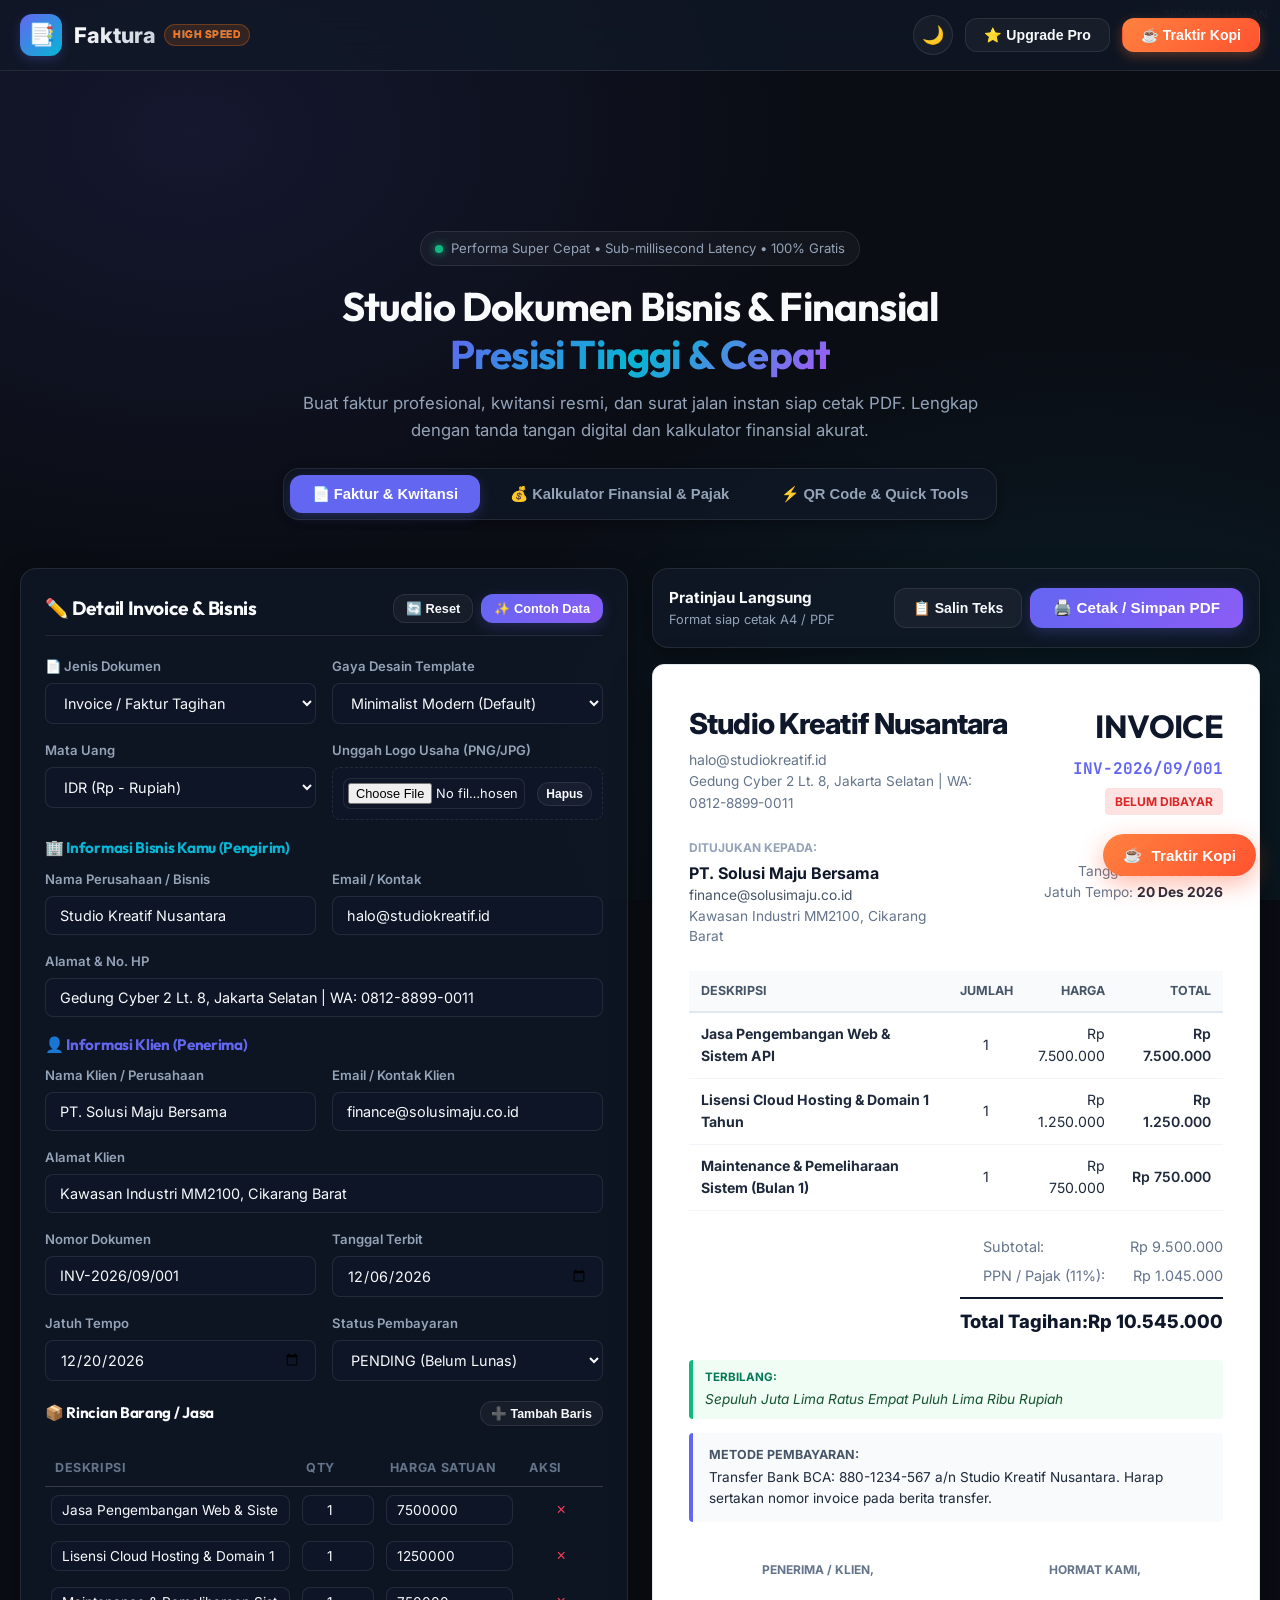
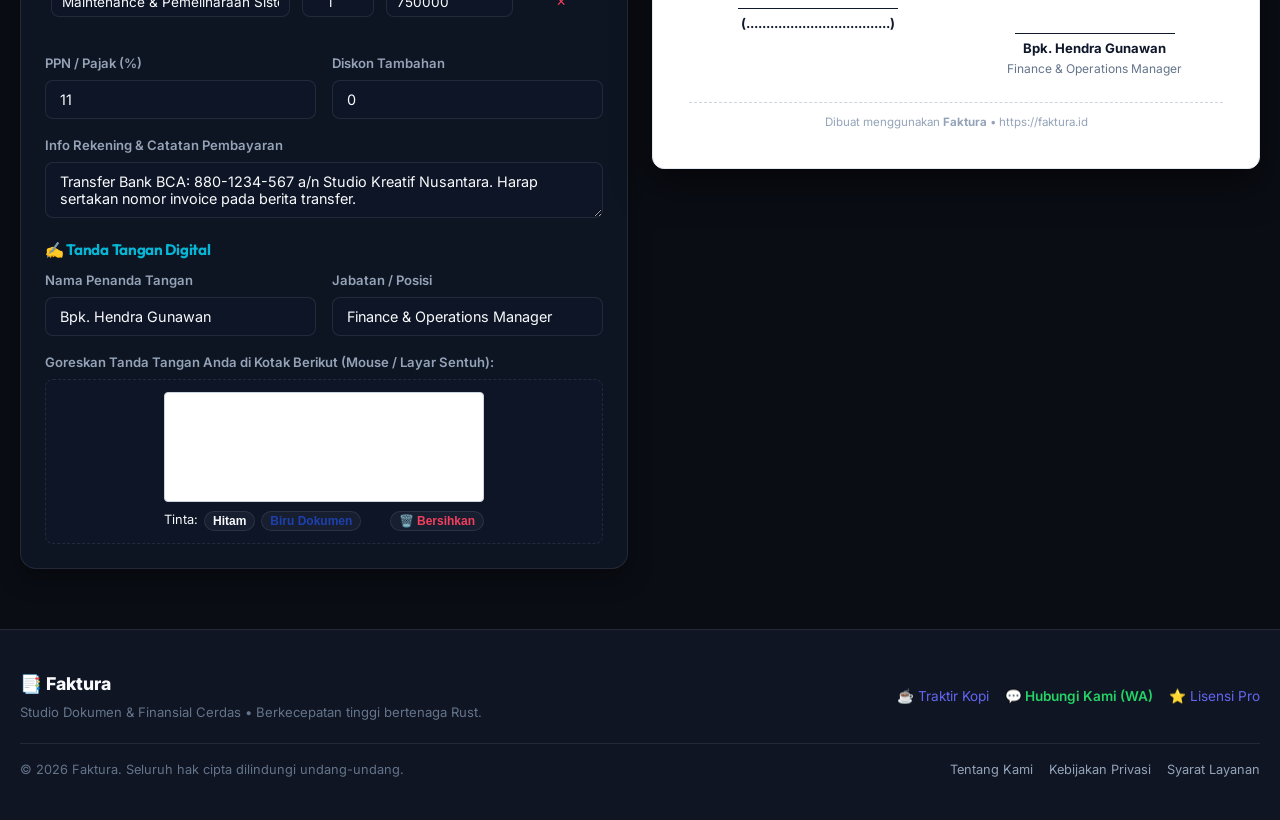
==== commit d284527e: "feat: pasang kode iklan Adsterra 728x90" ====
--- a/docs/index.html
+++ b/docs/index.html
@@ -72,20 +72,20 @@
   <!-- Main Content Container -->
   <main class="container">
 
-    <!-- Top AdSense / Sponsored Banner Slot (Hidden by default) -->
-    <div class="ad-slot-wrapper" id="topAdWrapper" style="display: none;">
-      <div id="topAdContainer" class="ad-container">
-        <span class="ad-label">Sponsor / Iklan</span>
-        <a id="topAdLink" href="https://hostinger.co.id" target="_blank" rel="noopener noreferrer" class="ad-banner-demo">
-          <div class="ad-banner-info">
-            <span class="ad-banner-icon">🚀</span>
-            <div>
-              <div class="ad-banner-title" id="topAdTitle">Hostinger Cloud Hosting - Diskon hingga 75% + Domain Gratis!</div>
-              <div class="ad-banner-desc" id="topAdDesc">Onlinekan bisnismu sekarang dengan kecepatan website maksimal dan SSL gratis selamanya.</div>
-            </div>
-          </div>
-          <span class="ad-cta">Klaim Promo →</span>
-        </a>
+    <!-- Sponsored / Adsterra Leaderboard Banner (728x90) -->
+    <div id="adsterraBanner" class="ad-slot-wrapper" style="display: flex; flex-direction: column; align-items: center; justify-content: center; margin: 20px auto 14px auto; max-width: 100%; overflow: hidden;">
+      <span class="ad-label" style="font-size: 0.7rem; text-transform: uppercase; letter-spacing: 0.05em; color: var(--text-muted); margin-bottom: 6px;">Sponsor / Iklan</span>
+      <div style="min-height: 90px; max-width: 100%; overflow-x: auto; display: flex; justify-content: center;">
+        <script>
+          atOptions = {
+            'key' : '3e5ff7630d088536c5e77ccf88f19622',
+            'format' : 'iframe',
+            'height' : 90,
+            'width' : 728,
+            'params' : {}
+          };
+        </script>
+        <script src="https://www.highrevenueformat.com/3e5ff7630d088536c5e77ccf88f19622/invoke.js"></script>
       </div>
     </div>
 
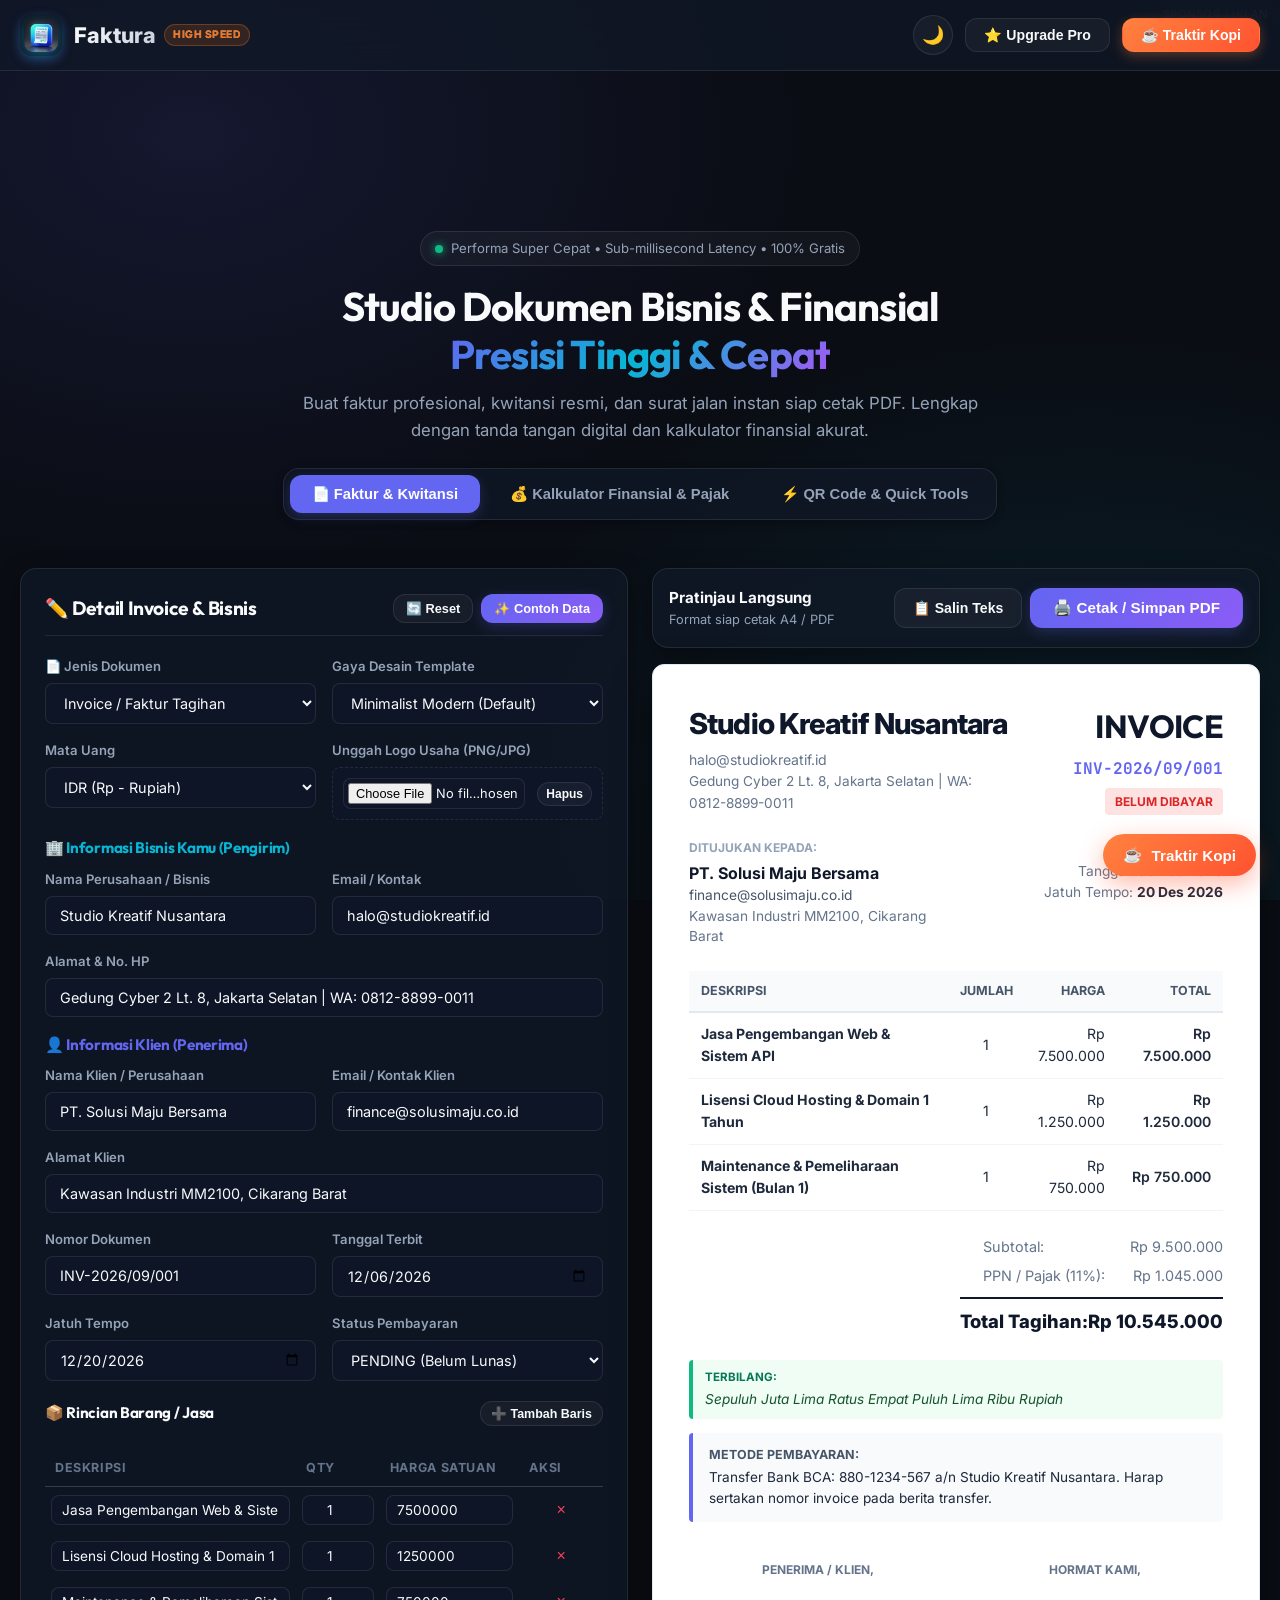
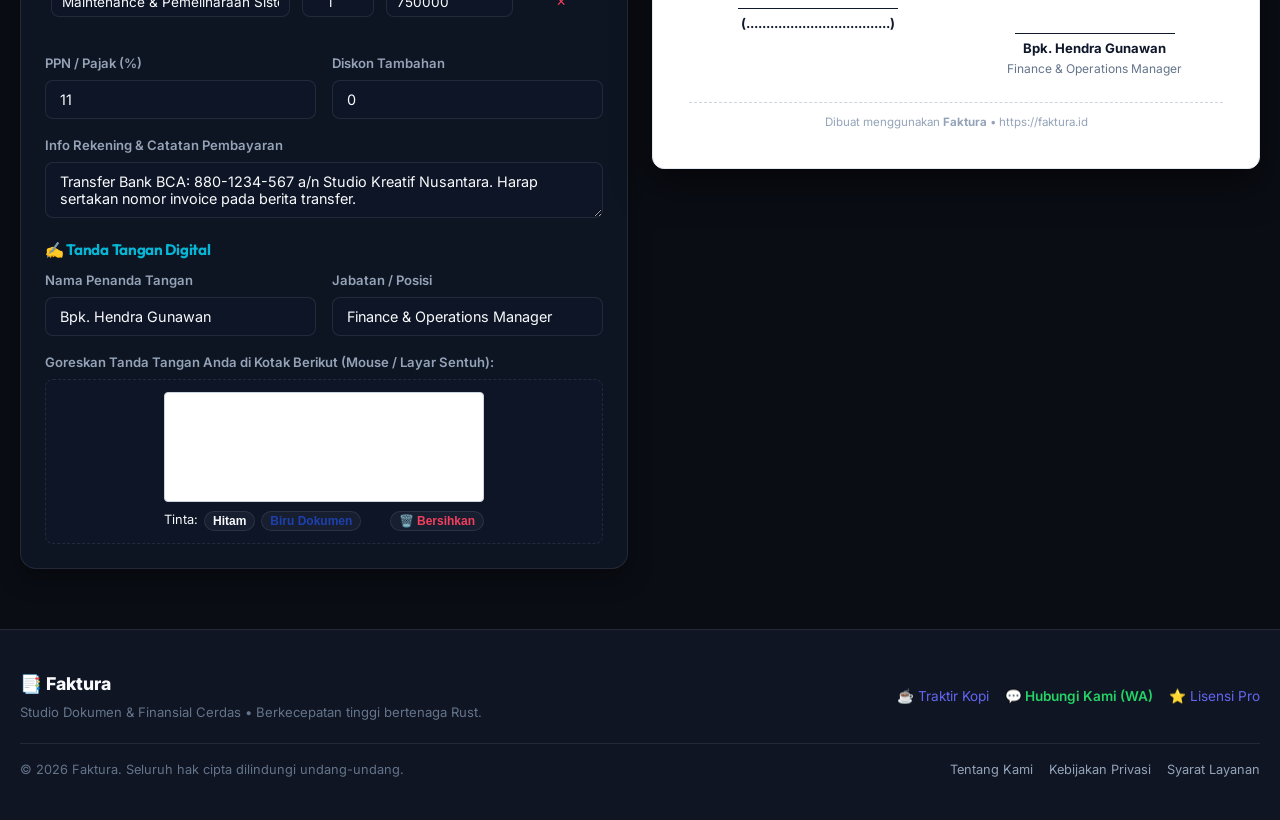
==== commit c5d8ab66: "feat: tambahkan logo 3D Faktura dan favicon browser tab" ====
--- a/docs/index.html
+++ b/docs/index.html
@@ -12,7 +12,14 @@
   <meta property="og:title" content="Faktura - Studio Dokumen Bisnis & Finansial Cerdas">
   <meta property="og:description" content="Buat faktur profesional, kwitansi resmi, dan surat jalan siap cetak PDF dengan kecepatan kilat.">
   <meta property="og:type" content="website">
-  <meta property="og:url" content="https://faktura.id">
+  <meta property="og:url" content="https://rezkyaditya21.github.io/">
+  <meta property="og:image" content="https://rezkyaditya21.github.io/logo.jpg">
+
+  <!-- Favicon Icons -->
+  <link rel="icon" type="image/png" sizes="64x64" href="favicon.png">
+  <link rel="icon" type="image/x-icon" href="favicon.ico">
+  <link rel="icon" type="image/svg+xml" href="favicon.svg">
+  <link rel="apple-touch-icon" href="favicon.png">
 
   <!-- Google Fonts -->
   <link rel="preconnect" href="https://fonts.googleapis.com">
@@ -45,7 +52,9 @@
   <header class="site-header">
     <div class="container nav-wrapper">
       <div class="brand" onclick="switchTab('invoice')">
-        <div class="brand-icon">📑</div>
+        <div class="brand-icon" style="background: transparent; display: flex; align-items: center; justify-content: center; padding: 0;">
+          <img src="favicon.png" alt="Faktura Logo" style="width: 34px; height: 34px; border-radius: 9px; box-shadow: 0 4px 14px rgba(6, 182, 212, 0.4);">
+        </div>
         <div>
           <div class="brand-title">
             Faktura
